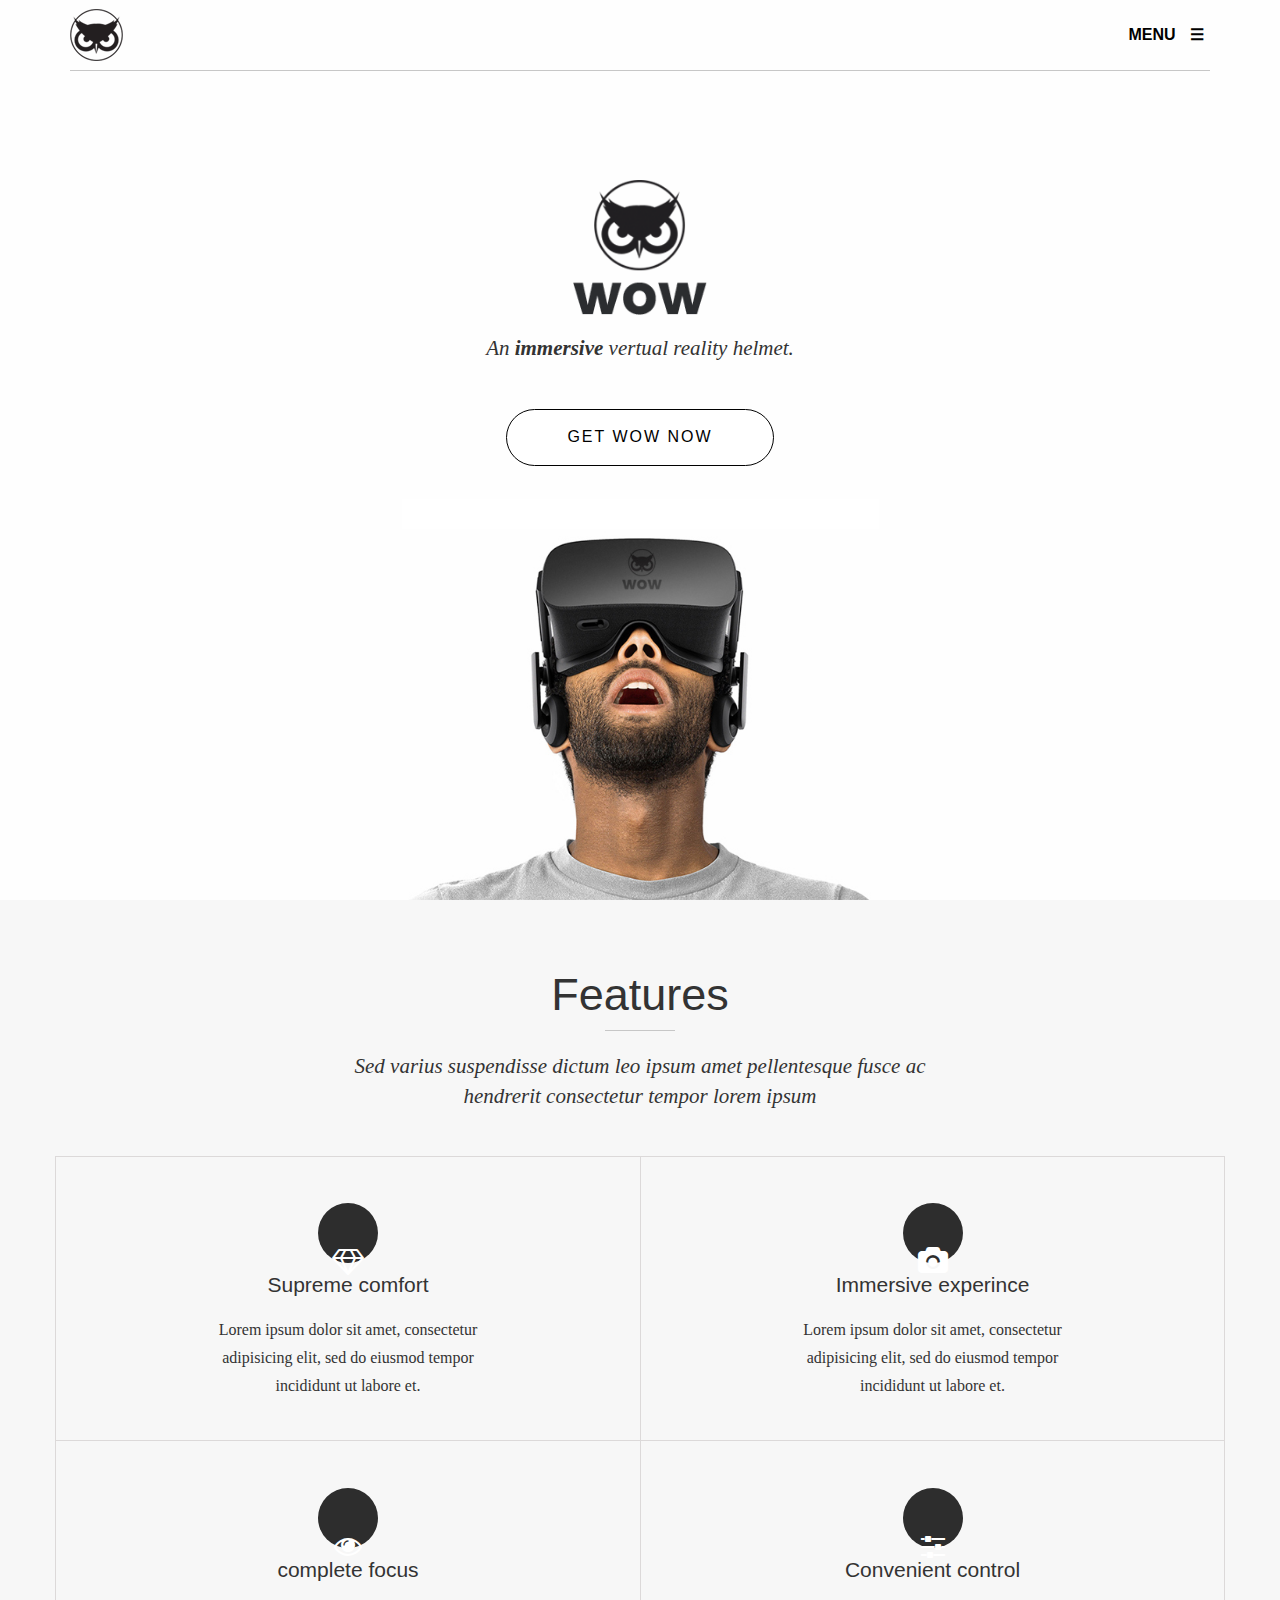
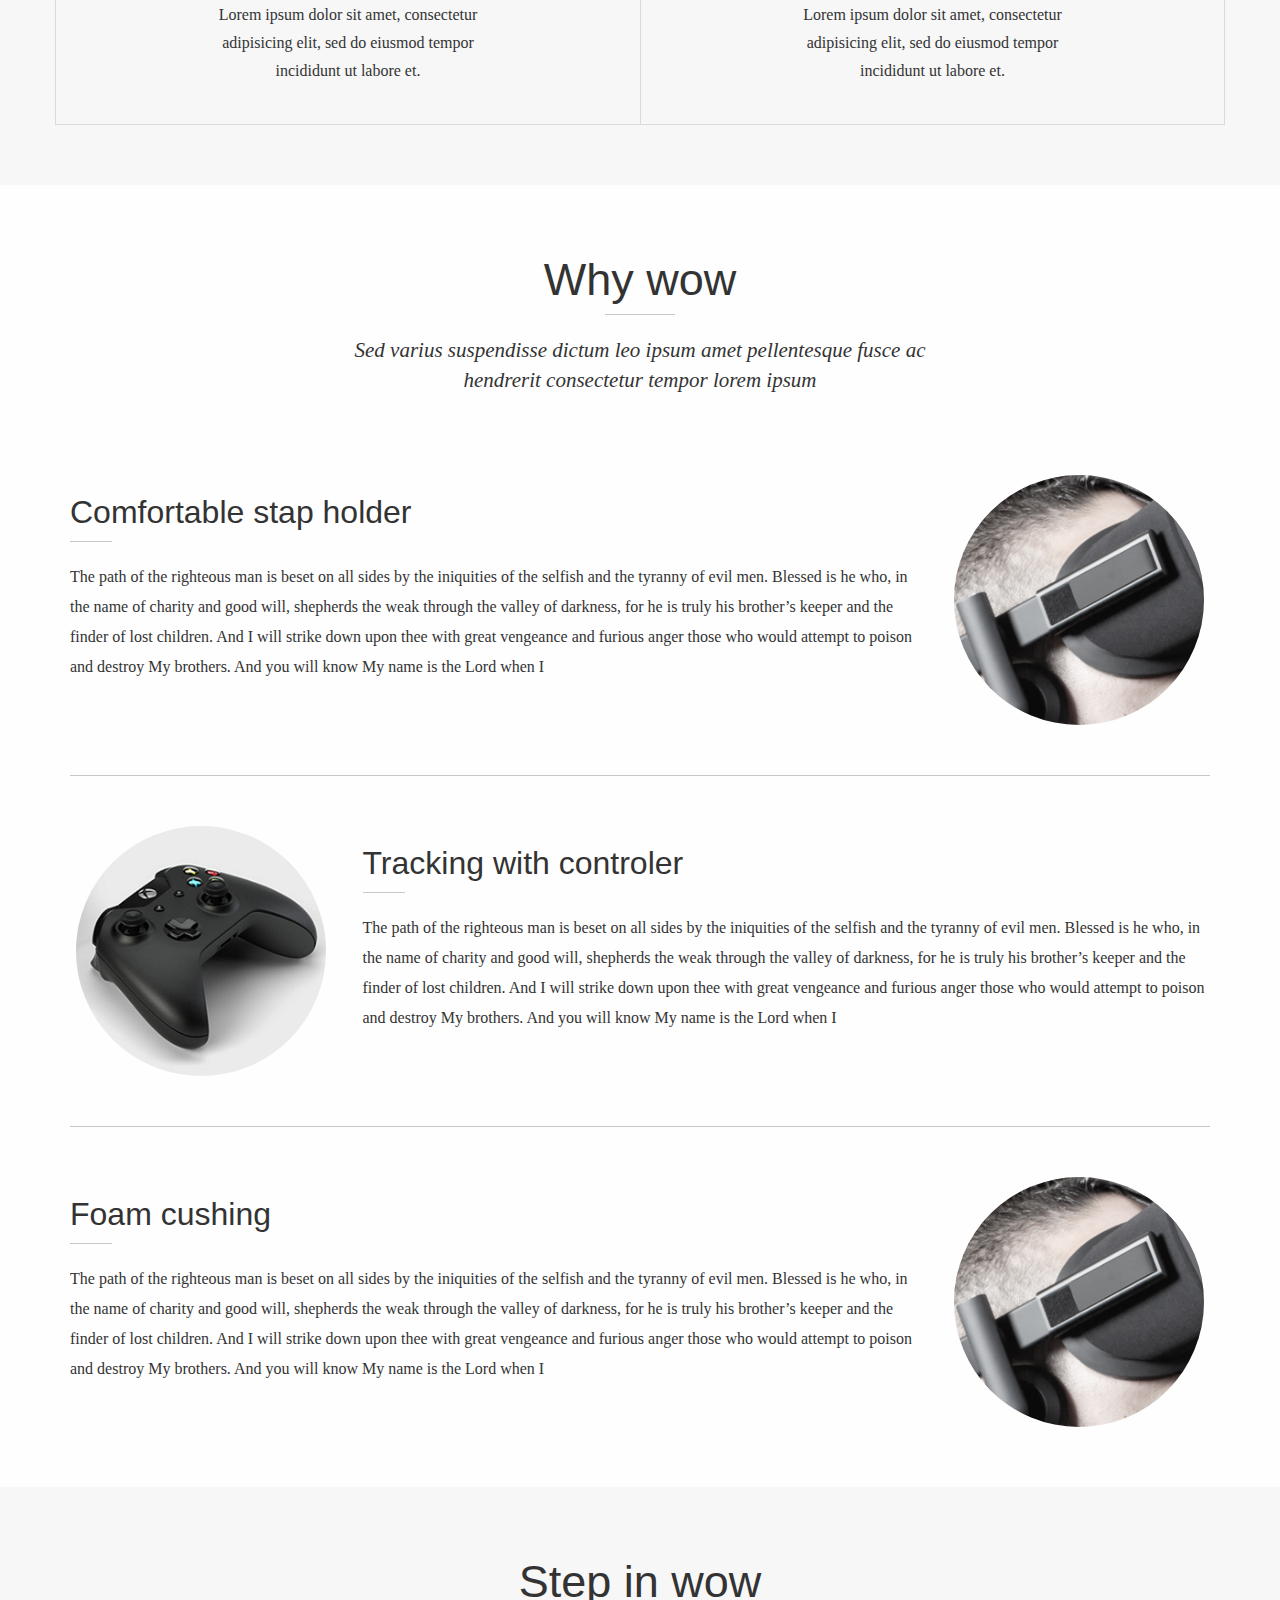
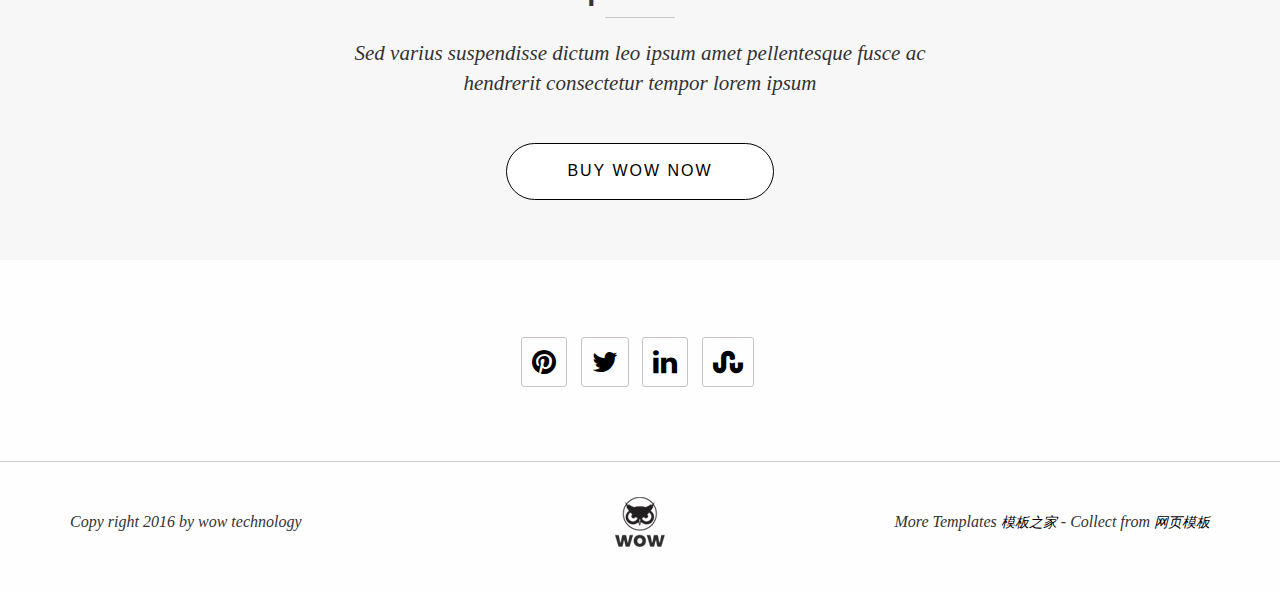
==== index.html @ ce73196a "提交" ====
<!DOCTYPE html>
<html>
<head>
    <meta charset="utf-8">
    <meta http-equiv="X-UA-Compatible" content="IE=edge">
    <meta name="viewport" content="width=device-width, initial-scale=1">
    <meta name="description" content="">
    <meta name="author" content="">
    <link rel="stylesheet" type="text/css" href="assets/css/bootstrap.min.css">
    <link rel="stylesheet" type="text/css" href="assets/font-awesome/css/font-awesome.min.css">
    <link rel="stylesheet" type="text/css" href="assets/css/style.css">
    <script type="text/javascript" src="assets/js/script.js" ></script>
    <title>WOW - Home</title>
</head>
<body>
<!-- div used to make the body blur -->
    <div class="overlay" id="overlay" onClick="closeNav()"></div>

    <section class="head index-part-1">
        <div class="head-bar">
            <div class="container">
              <div class="row">
                <div class="col-lg-6 col-xs-6 col-sm-6 col-md-6">
                    <a href="index.html"><img class="img-responsive" src="assets/img/logo.png"></a>
                </div>
                <div class="col-lg-6 col-xs-6 col-sm-6 col-md-6 text-right">
                    <div id="mySidenav" class="sidenav text-center">
                        <a href="javascript:void(0)" class="closebtn" onClick="closeNav()">&times;</a><br>
                        <a href="index.html">Home</a><hr>
                        <a href="generic.html">Generic</a><hr>
                        <a href="element.html">Element</a>              
                    </div>
                    <div class="main" id="main">
                      <a href="#" onClick="openNav()">MENU &#9776;</a>
                    </div>
                </div>
              </div>
              <hr>
          </div>
          </div>
          <div class="wow">
          <div class="container">
            <div class="row">
               <div class="wow-logo">
                  <img class="img-responsive img-logo" src="assets/img/wow_logo.png">
               </div> 
               <div class="font-1 helmet text-center">
                 <p>An <strong>immersive</strong> vertual reality helmet.</p>
               </div>
               <div class="wow-btn text-center">
                     <a class="btn btn-default wow-button" href="#">GET WOW NOW</a>
               </div>
            </div>
          </div>
        </div>
    </section>
 
    <section class="index-part-2">
         <div class="container">

            <div class="row">
               <div class="text-center">
                 <h2>Features</h2>
               </div>
               <hr class="hr-mid">
               <div class="sub-text text-center">
                     <p class="font-1">
                        Sed varius suspendisse dictum leo ipsum amet pellentesque
                        fusce ac hendrerit consectetur tempor lorem ipsum
                     </p>
               </div>
           </div>

            <div class="row">

                <div class="col-xs-12 col-lg-6 col-sm-6 col-md-6 col-block">
                      <div class="block text-center block-first">
                                 <div class="icon">
                                    <i class="fa fa-diamond fa-2x"></i>
                                 </div>  
                                   <h4>Supreme comfort</h4>
                                   <p class="font-2">Lorem ipsum dolor sit amet, consectetur
                                   adipisicing elit, sed do eiusmod tempor
                                   incididunt ut labore et.</p>
                        </div>   
                </div>
                <div class="col-xs-12 col-lg-6 col-sm-6 col-md-6 col-block">
                      <div class="block text-center block-second">
                             <div class="icon">
                                  <i class="fa fa-camera fa-2x"></i>
                             </div>  
                              <h4>Immersive experince</h4>
                              <p class="font-2">Lorem ipsum dolor sit amet, consectetur
                                  adipisicing elit, sed do eiusmod tempor
                                  incididunt ut labore et.</p>                                       
                      </div>
                </div>
            </div>

            <div class="row">
                <div class="col-xs-12 col-lg-6 col-sm-6 col-md-6 col-block">
                    <div class="block text-center block-third">
                                 <div class="icon">
                                     <i class="fa fa-eye fa-2x"></i>
                                 </div>  
                                   <h4>complete focus</h4>
                                   <p class="font-2">Lorem ipsum dolor sit amet, consectetur
                                   adipisicing elit, sed do eiusmod tempor
                                   incididunt ut labore et.</p>
                    </div>   
                </div>
                <div class="col-xs-12 col-lg-6 col-sm-6 col-md-6 col-block">
                    <div class="block text-center block-last">
                            <div class="icon">
                                 <i class="fa fa-sliders fa-2x"></i>
                            </div>  
                            <h4>Convenient control</h4>
                            <p class="font-2">Lorem ipsum dolor sit amet, consectetur
                                  adipisicing elit, sed do eiusmod tempor
                                  incididunt ut labore et.</p>                                        
                      </div>
                    </div>
                </div>
            </div>
    </section>
	<div class="copyrights">Collect from <a href="http://www.cssmoban.com/" >手机网站模板</a></div>
    <section class="index-part-3">
        <div class="container">
                <div class="row why-div">
                  <div class="text-center">
                         <h2>Why wow</h2>
                  </div>
                       <hr class="hr-mid">
                       <div class="sub-text text-center">
                             <p class="font-1">
                                Sed varius suspendisse dictum leo ipsum amet pellentesque
                                fusce ac hendrerit consectetur tempor lorem ipsum
                             </p>
                       </div>
                </div>

                <div class="row">
                    <div class="col-lg-9 col-sm-12 col-md-9 col-xs-12">
                     <div class="holder-para">
                      <h3>Comfortable stap holder</h3>
                      <hr class="hr-short">
                      <p class="font-2">
                            The path of the righteous man is beset on all sides by the iniquities of the selfish and the tyranny of evil men. Blessed 
                            is he who, in the name of charity and good will, shepherds the weak through the valley of darkness, for he is truly his brother’s keeper and the finder of lost children. And I will strike down upon thee with great vengeance and furious anger those who would attempt to poison and destroy My brothers. And you will know My name is the Lord when I 
                      </p>
                     </div>
                    </div>
                    <div class="col-lg-3 col-xs-12 col-sm-12 col-md-3">
                            <div class="holder-img">
                              <img class="round-img img-responsive center-block" src="assets/img/2.jpg">
                            </div>
                    </div>
                </div>

                <hr class="line-full">
                
                <div class="row"> 
                    <div class="col-lg-9 col-xs-12 col-sm-12 col-md-9 col-md-push-3">
                     <div class="holder-para">
                      <h3>Tracking with controler</h3>
                      <hr class="hr-short">
                      <p class="font-2">
                        The path of the righteous man is beset on all sides by the iniquities of the selfish and the tyranny of evil men. Blessed 
                        is he who, in the name of charity and good will, shepherds the weak through the valley of darkness, for he is truly his brother’s keeper and the finder of lost children. And I will strike down upon thee with great vengeance and furious anger those who would attempt to poison and destroy My brothers. And you will know My name is the Lord when I 
                      </p>
                     </div>
                    </div>
                    <div class="col-lg-3 col-xs-12 col-sm-12 col-md-3 col-md-pull-9">
                            <div class="holder-img">
                              <img class="round-img img-responsive center-block" src="assets/img/3.jpg">
                            </div>
                    </div> 
                </div>

                <hr class="line-full">
                
                <div class="row">
                    <div class="col-lg-9 col-xs-12 col-sm-12 col-md-9">
                     <div class="holder-para">
                      <h3>Foam cushing</h3>
                      <hr class="hr-short">
                      <p class="font-2">
                            The path of the righteous man is beset on all sides by the iniquities of the selfish and the tyranny of evil men. Blessed 
                            is he who, in the name of charity and good will, shepherds the weak through the valley of darkness, for he is truly his brother’s keeper and the finder of lost children. And I will strike down upon thee with great vengeance and furious anger those who would attempt to poison and destroy My brothers. And you will know My name is the Lord when I  
                      </p>
                     </div>
                    </div>
                    <div class="col-lg-3 col-xs-12 col-sm-12 col-md-3">
                            <div class="holder-img">
                              <img class="round-img img-responsive center-block" src="assets/img/2.jpg">
                            </div>
                    </div>
                </div>
        </div>
    </section>
                
    <section class="index-part-4">
         <div class="container">
                
                <div class="row">
                       <div class="text-center">
                         <h2>Step in wow</h2>
                       </div>
                       <hr class="hr-mid">
                       <div class="sub-text text-center">
                             <p class="font-1">
                                Sed varius suspendisse dictum leo ipsum amet pellentesque
                                fusce ac hendrerit consectetur tempor lorem ipsum
                             </p>
                       </div>
                </div>

                <div class="row text-center">
                     <a class="btn btn-default wow-button" href="#">BUY WOW NOW</a>
                </div>
          </div>
    </section>

    <section class="social">
      <ul>
        <li><a href="#" class="fa fa-pinterest fa-2x" aria-hidden="true"></a></li>
        <li><a href="#" class="fa fa-twitter fa-2x" aria-hidden="true"></a></li>
        <li><a href="#" class="fa fa-linkedin fa-2x" aria-hidden="true"></a></li>
        <li><a href="#" class="fa fa-stumbleupon fa-2x" aria-hidden="true"></a></li>  
      </ul>
    </section>

    <section class="footer">
      <div class="container">
        <div class="row">
          <div class="col-lg-5 col-md-5 col-sm-5 col-xs-5">
            <div class="footer-p1">
                    <p class="font-2">Copy right 2016 by wow technology</p>
            </div>
          </div>
          <div class="col-lg-2 col-md-2 col-sm-2 col-xs-2">
            <img class="img-responsive foot-img" src="assets/img/footer-logo.png">
          </div>
          <div class="col-lg-5 col-md-5 col-sm-5 col-xs-5">
            <div class="footer-p2" >
                     <p class="font-2">More Templates <a href="http://www.cssmoban.com/" target="_blank" title="模板之家">模板之家</a> - Collect from <a href="http://www.cssmoban.com/" title="网页模板" target="_blank">网页模板</a></p>
            </div>
          </div>
        </div>
      </div>
    </section>
 
</body>
</html>
---- assets/css/style.css ----
html, body{
  min-height: 100%;
}
body{
  position: relative;
}
*{
    outline: none;
}
.overlay{
  position: absolute;
  top: 0;
  left: 0;
  width: 0%;
  height: 0%;
  z-index: 9;
  background-color: rgba(0,0,0,0.5); /*dim the background*/
}
.sidenav {
    height: 100%;
    width: 0;
    position: fixed;
    z-index: 10;
    top: 0;
    right: 0;
    background-color: white;
    overflow-x: hidden;
    transition: 0.5s;
    padding-top: 5%;
}
.main a{
    color: black;
    text-decoration: none;
    font-size: 16px;
    cursor:pointer;
    word-spacing: 10px;
    font-weight: 600;

}
.sidenav a {
    padding: 5%;
    text-decoration: none;
    color: #818181;
    display: block;
    transition: 0.3s;
    font-size: 16px;
    letter-spacing: 2px;
}
.sidenav hr{
    margin-bottom: 5px;
    margin-top: 6px;
}

.sidenav a:hover, .offcanvas a:focus{
    color: #2c2b2b;
}

.sidenav .closebtn {
    position: absolute;
    top: 0;
    right: 25px;
    font-size: 36px;
    margin-left: 50px;
}

#main {
    transition: margin-left .5s;
    padding-right: 6px;
    padding-top: 15px;
}

/*@media screen and (max-height: 450px) {
  .sidenav {padding-top: 15px;}
  .sidenav a {font-size: 18px;}
}*/

.menu-ul{
    text-align: center;
}
.menu-ul li{
    list-style-type: none;
}
body {
    background-color: #fefefe;
    transition: background-color .5s;
    font-family: monospace; 
}
.head-bar{
    padding-top: 1vh;
    max-height: 10vh;
}
.wow-logo{
    padding-bottom: 2vh;
    padding-top:10vh;
}
.img-logo{
    max-height: 15vh;
    margin-left: auto;
    margin-right: auto;
}
.helmet{
    max-height: 5vh;
}
.head{
    min-height: 100vh;
    background-image: url('../img/1.jpg');
    position: relative;
    background-position: bottom;
    background-repeat: no-repeat;
    background-size:53vh;
}
.fix-bottom{
    text-align: bottom;

}
.copyrights{
	text-indent:-9999px;
	height:0;
	line-height:0;
	font-size:0;
	overflow:hidden;
}
/*button {
    background-color: #fefefe;
    border-color: black;
    color: black;
    text-align: center;
    text-decoration: none;
    display: inline-block;
    font-size: 16px;
    border-radius: 50px;
    border-width: 1px;
    letter-spacing: 2px;

}*/
.wow-button{
    padding: 16px 60px;
    border: solid 1px black;
    color: black;
    text-align: center;
    text-decoration: none;
    display: inline-block;
    font-size: 16px;
    border-radius: 50px;
    letter-spacing: 2px;
}
.wow-button:hover{
    color: #ffffff;
    background-color: #2d2d2d;
    transition: .5s;
}
.font-1{
    font-family: 'Lora', serif;
    font-style: italic;
    font-size: 21px;
}
.hr-social{
    margin:0px;
    margin-top: 30px;
}
.index-part-2,.index-part-4,.index-part-3{
    padding-top: 50px;
    padding-bottom: 60px;
}
.index-part-2,.index-part-4{
    background-color: #f7f7f7;
}
hr{
    background-color: #c7c7c7; height: 1px; border: 0;
    margin-top: 1vh;
}
h1,h2,h4,h3,h5,a,button{
    font-family: 'Poppins', sans-serif;
}
h1{
    font-size: 55px;
}
h2{
    font-size:45px;
}
h3{
    font-size: 32px;
}
h4{
    font-size: 21px;
}
h5{
    font-size: 100%;
}
h6{
    font-size: 100%;
}
.sub-text{
    padding-right: 25%;
    padding-left: 25%;
    padding-bottom: 3%;   
}
.block{
    border-style: solid;
    border-color: #dcd9d9;
    border-width: 1px;
    margin-right: 0px;
    padding-top: 8%;
    padding-bottom: 5%;
    padding-left: 25%;
    padding-right: 25%;
}
.block-first{
    border-right: none;
    border-bottom: none;
}
.block-second{
    border-bottom: none;
}
.block-third{
    border-right: none;
}
.block p{
    line-height: 28px;
    padding-top: 10px;
}
.icon{
    background-color: #2d2d2d;
    color: white;
    display: table;
    width: 60px;
    height: 60px;
    border-radius: 100%;
    margin-right: auto;
    margin-left: auto;
}

i{
        display: table-cell; 
        vertical-align: middle;
        position: relative;
        top: 50%;
        transform: translateY(50%);
        
}
.font-2{
    font-family: 'Crimson Text', serif;
    font-size: 16px;
    line-height: 30px;
}
.round-img{
    display: table;
    width: 250px;
    height: 250px;
    border-radius: 100%;
}
.container-fluid{
    padding-left: 0px;
    padding-right: 0px;
}
.social{
    text-align: center;
    display: block;
    padding-top: 6%;
    padding-bottom: 5%;
}
.social ul{
    padding-left: 0px;
}
.social li{
    list-style-type: none;
    display: inline-block;
    border:1px solid #c8c2c2;
    margin-right: 5px;
    border-radius: 3px;
}
.social a{
    padding: 10px;
    color: black;
    text-align: center;
    text-decoration: none;
}

.social a:hover{
    color: #ffffff;
    background-color: #2d2d2d;
    transition: .5s;
}
.footer-p1,.footer-p2{
    padding-top: 10px;
    font-style: italic;
    font-size: 16px; 
}
.footer-p2{
    display: inline-block;
    text-align: right;
    padding-right: 0px;
    width: 100%;
}
i.fa-heart{
    transform:translateY(-20%);
    margin-bottom: 0px;
}
.footer{
    padding-top: 35px;
    padding-bottom: 45px;
    border-top: 1px solid #cccccc;
}
.generic-page{
    background-color: #f7f7f7; 
    padding-bottom: 30px;
}
.generic{
    padding-top: 25px;
}
.img-generic{
    padding-top: 15px;
    width: 100%;
    margin: 0px;
    padding-bottom: 60px;
}
.generic-p{
    padding-bottom: 20px;
    font-size: 18px;

}
.element-full{
    background-color: #f7f7f7; 
}
.element-page{
    padding-top: 25px;
}
.Element-heading{
    padding-top: 15px;
}
.Element-heading-para{
    padding-right: 380px;
}
.call-btn-1{
    border:1px solid black;
    border-radius: 30px;
    width:100%;
    margin-top: 20px;
    padding-top: 18px;
    padding-bottom: 18px;
    font-size: 12px;
}
.call-btn-2{
    border:1px solid black;
    border-radius: 25px;
    width:100%;
    margin-top: 20px;
    padding-top: 15px;
    padding-bottom: 15px;
    font-size: 12px;
}
.call-btn-3{
    border:1px solid black;
    border-radius: 25px;
    width:100%;
    margin-top: 20px;
    padding-top: 10px;
    padding-bottom: 10px;
    font-size: 12px;
}
.btn-line{
    padding-top: 5px;
}
.btn-line a:hover{
    color:white;
    background-color: black;
    transition: .5s;
}
.form-section{
    padding-top: 56px;
}
.col-block{
     padding-left:0px;padding-right:0px;
}

input,select,textarea{
     width: 100%;
    border:1px solid black;
    border-radius: 30px;
    font-family: 'Lora', serif;
    padding-top: 15px;
    padding-bottom: 15px;
    padding-left: 35px;
    margin-bottom: 30px;
}
textarea{
    padding-top: 28px;
}
.form-section h3{
    padding-bottom: 35px;
}
.form-section button{
    padding-top: 15px;
    padding-bottom: 15px;
    padding-left: 28px;
    padding-right: 28px;
    font-size: 13px;
    letter-spacing: 0px;
    margin-right: 5px;
    margin-bottom: 60px;
    border-radius: 50px;
    border:solid 1px black;
}
.form-section button:hover{
    color: #ffffff;
    background-color: #2d2d2d;
    transition: .5s;
}
.E-image img{
    padding-top: 50px;
}
.wow-btn{
     padding-top:4vh;
     padding-bottom:2vh;
}
.foot-img{
    margin-right: auto;
    margin-left: auto;
}
.why-div{
    margin-bottom:35px;
}
.line-full{
    margin-top:50px;margin-bottom:50px;
}
.hr-short{
     width:5%;
     margin-left: 0px;
}
.hr-mid{
    width: 6%;
    margin-left: auto;
    margin-right: auto;
}
.blockquote-row{
 padding-left:2%;
 padding-right: 18%;
}
.blockquote-side{
     border-left:thick solid black;padding-top:8px;
}
.blockquote-side.font-1{
    margin-left:12px;
}
.E-social{
    text-align:left;padding-top:36px;padding-bottom:0px;
}
.footer-p2 a{
    color: black;
    font-size: 14px;
}
@media screen and (min-width: 481px) and (max-width: 1200px) {

   .block{
    padding-top: 30px;
    padding-bottom: 15px;
    padding-left: 30px;
    padding-right: 30px;
   }
   .Element-heading-para{
    padding-right: 80px;
   }
   .footer-p1,.footer-p2{
    padding-top: 0px;
    font-size: 10px; 
    }
    .footer{
        padding-top: 15px;
        padding-bottom: 25px;
    }
    .footer-p2 a{
    font-size: 12px;
    }
}


@media only screen and (max-width: 480px) {
    .font-1{
        font-size: 18px;
    }
/*   .block{
    padding-top: 30px;
    padding-bottom: 20px;
    padding-left: 40px;
    padding-right: 40px;
   }*/
   .Element-heading-para{
    padding-right: 60px;
  }
    .footer-p1 p,.footer-p2 p{
    padding-top: 0px;
    font-size: 12px;
    letter-spacing: 0px;
    line-height: 14px; 
    }
    .footer-p2 p{
        line-height: 8px;
    }
    .footer-p2 a{
    font-size: 10px;
    }
    .footer{
        padding-top: 15px;
        padding-bottom: 25px;
    }
/*    .wow-logo{
    padding-bottom: 10px;
    padding-top: 40px;
    }*/
    .wow-btn{
     padding-top:20px;
     padding-bottom:5px;
    }
    input,select,textarea{
    padding-top: 8px;
    padding-bottom: 8px;
    padding-left: 20px;
    margin-bottom: 15px;
    }
    textarea{
        padding-top: 15px;
    }
    .call-btn-1{
    margin-top: 12px;
    padding-top: 12px;
    padding-bottom: 10px;
    font-size: 10px;
    }
    .call-btn-2{
        margin-top: 12px;
        padding-top: 7px;
        padding-bottom: 7px;
        font-size: 10px;
    }
    .call-btn-3{
        margin-top: 12px;
        padding-top: 5px;
        padding-bottom: 5px;
        font-size: 10px;
    }
    .head-bar{
    padding: auto;
    }
    /*.wow-logo{
        padding: auto;
    }*/
    button {
        padding: auto;

    }
    .generic{
    padding-top: 15px;
    }
    .generic img{
    padding-top: 10px;
    }
    h1{
    font-size: 38px;
    }
    h2{
        font-size:33px;
    }
    h3{
        font-size: 23px;
    }
    h4{
        font-size: 20px;
    }
    h5{
        font-size: 100%;
    }
    h6{
        font-size: 100%;
    }
}

/*This section for small height device*/
@media only screen and (max-height: 400px){
    .head-bar{
        padding-top: 1vh;
        max-height: 10vh;
    }
    .wow-logo{
        padding-bottom: 2vh;
        padding-top:10vh;
    }
    .img-logo{
        max-height: 30vh;
        margin-left: auto;
        margin-right: auto;
    }
    .helmet{
        max-height: 20vh;
    }
    .btn-1{
        padding-top: 3vh;
        padding-bottom: 3vh;
    }
    .head{
        min-height: 150vh;
        background-size:60vh;
    }
        .wow-btn{
         padding-top:10vh;
         padding-bottom:4vh;
    }
    
}
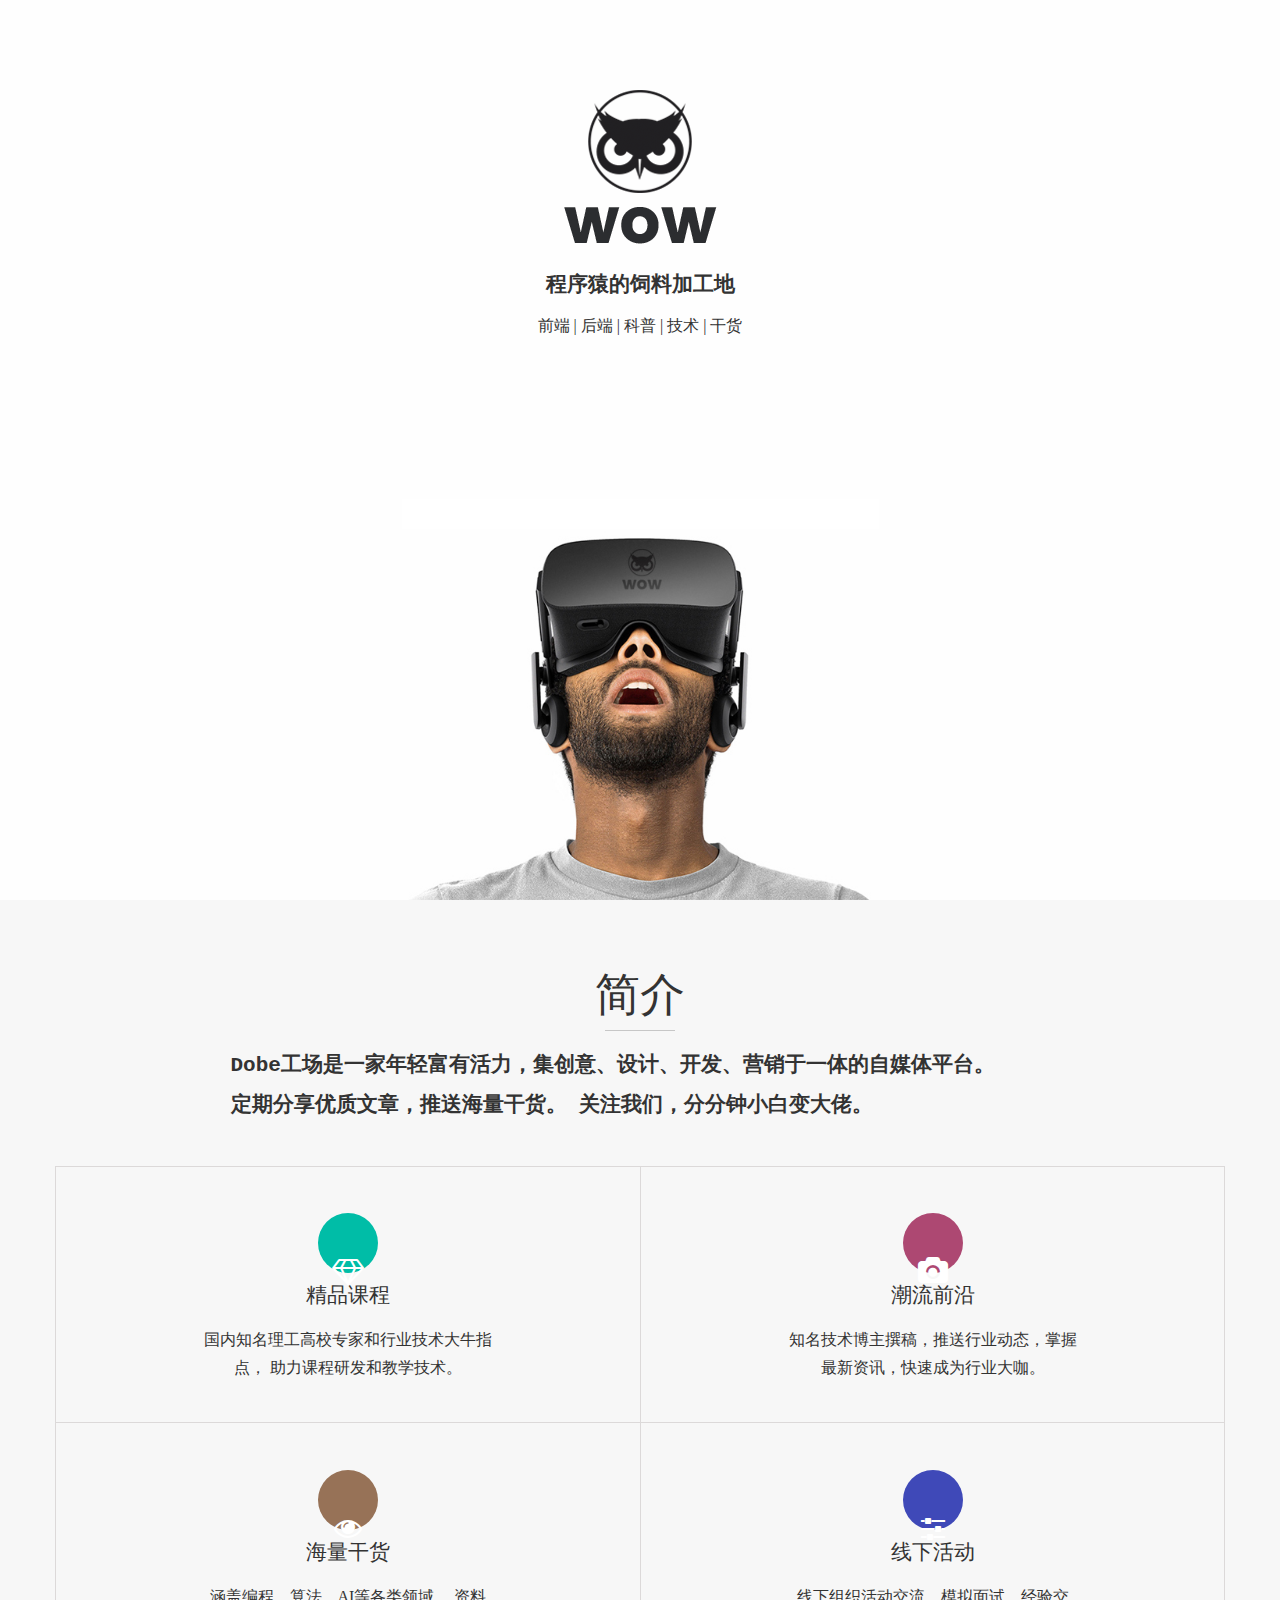
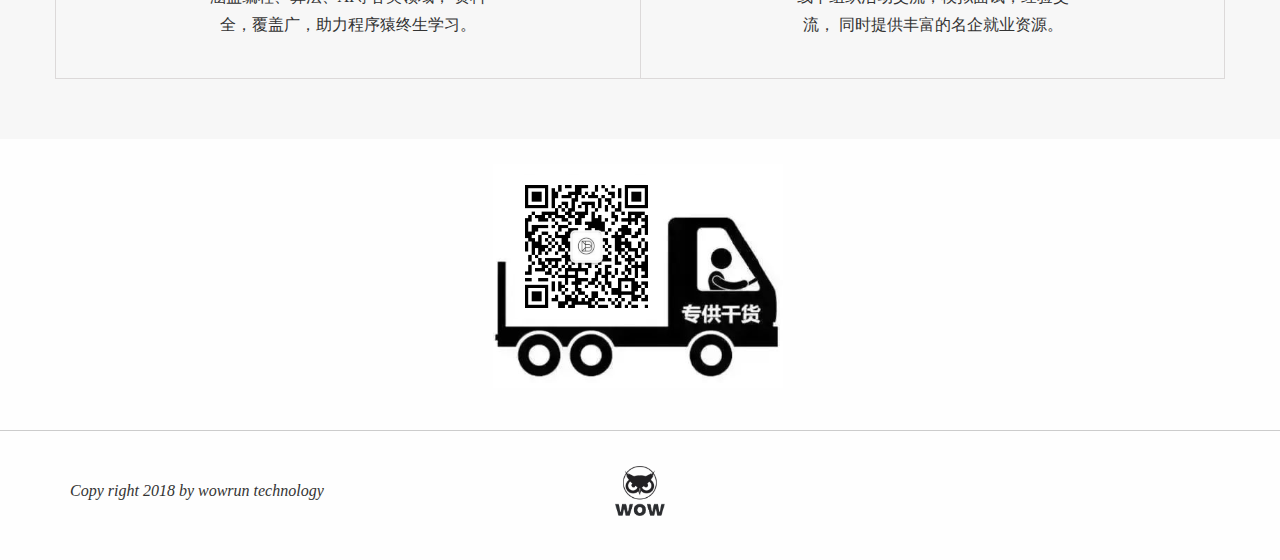
==== commit de834140: "提交" ====
--- a/index.html
+++ b/index.html
@@ -10,45 +10,24 @@
     <link rel="stylesheet" type="text/css" href="assets/font-awesome/css/font-awesome.min.css">
     <link rel="stylesheet" type="text/css" href="assets/css/style.css">
     <script type="text/javascript" src="assets/js/script.js" ></script>
-    <title>WOW - Home</title>
+    <title>Dobe工场</title>
 </head>
 <body>
 <!-- div used to make the body blur -->
     <div class="overlay" id="overlay" onClick="closeNav()"></div>
-
     <section class="head index-part-1">
-        <div class="head-bar">
-            <div class="container">
-              <div class="row">
-                <div class="col-lg-6 col-xs-6 col-sm-6 col-md-6">
-                    <a href="index.html"><img class="img-responsive" src="assets/img/logo.png"></a>
-                </div>
-                <div class="col-lg-6 col-xs-6 col-sm-6 col-md-6 text-right">
-                    <div id="mySidenav" class="sidenav text-center">
-                        <a href="javascript:void(0)" class="closebtn" onClick="closeNav()">&times;</a><br>
-                        <a href="index.html">Home</a><hr>
-                        <a href="generic.html">Generic</a><hr>
-                        <a href="element.html">Element</a>              
-                    </div>
-                    <div class="main" id="main">
-                      <a href="#" onClick="openNav()">MENU &#9776;</a>
-                    </div>
-                </div>
-              </div>
-              <hr>
-          </div>
-          </div>
+        
           <div class="wow">
           <div class="container">
             <div class="row">
                <div class="wow-logo">
                   <img class="img-responsive img-logo" src="assets/img/wow_logo.png">
                </div> 
-               <div class="font-1 helmet text-center">
-                 <p>An <strong>immersive</strong> vertual reality helmet.</p>
+               <div class="font-1 text-center">
+                 <p>程序猿的饲料加工地</p>
                </div>
-               <div class="wow-btn text-center">
-                     <a class="btn btn-default wow-button" href="#">GET WOW NOW</a>
+               <div class="font-2 text-center">
+                 <p>前端 | 后端 | 科普 | 技术 | 干货</p>
                </div>
             </div>
           </div>
@@ -60,14 +39,21 @@
 
             <div class="row">
                <div class="text-center">
-                 <h2>Features</h2>
+                 <h2>简介</h2>
                </div>
                <hr class="hr-mid">
-               <div class="sub-text text-center">
+               <div class="sub-text">
                      <p class="font-1">
-                        Sed varius suspendisse dictum leo ipsum amet pellentesque
-                        fusce ac hendrerit consectetur tempor lorem ipsum
+            Dobe工场是一家年轻富有活力，集创意、设计、开发、营销于一体的自媒体平台。
                      </p>
+                     <p class="font-1">
+                     定期分享优质文章，推送海量干货。
+                     关注我们，分分钟小白变大佬。
+                     </p>
+                     <!--<p class="font-1">
+                     	同时，工作室聘请行业专家共同研究推出《程序猿进化论》系列课程，结合当前主流技术，
+                     	理论与实战相结合，简单易懂的讲解编程。帮助小白程序猿更快入门并精通。
+                    </p>-->
                </div>
            </div>
 
@@ -75,24 +61,25 @@
 
                 <div class="col-xs-12 col-lg-6 col-sm-6 col-md-6 col-block">
                       <div class="block text-center block-first">
-                                 <div class="icon">
+                                 <div class="icon" style="background-color: #00BDA7;">
                                     <i class="fa fa-diamond fa-2x"></i>
                                  </div>  
-                                   <h4>Supreme comfort</h4>
-                                   <p class="font-2">Lorem ipsum dolor sit amet, consectetur
-                                   adipisicing elit, sed do eiusmod tempor
-                                   incididunt ut labore et.</p>
+                                   <h4>精品课程</h4>
+                                   <p class="font-2">
+                                   	国内知名理工高校专家和行业技术大牛指点，
+                                   	助力课程研发和教学技术。
+                                   	</p>
                         </div>   
                 </div>
                 <div class="col-xs-12 col-lg-6 col-sm-6 col-md-6 col-block">
                       <div class="block text-center block-second">
-                             <div class="icon">
+                             <div class="icon" style="background-color: #AD4872;">
                                   <i class="fa fa-camera fa-2x"></i>
                              </div>  
-                              <h4>Immersive experince</h4>
-                              <p class="font-2">Lorem ipsum dolor sit amet, consectetur
-                                  adipisicing elit, sed do eiusmod tempor
-                                  incididunt ut labore et.</p>                                       
+                              <h4>潮流前沿</h4>
+                              <p class="font-2">
+                              	知名技术博主撰稿，推送行业动态，掌握最新资讯，快速成为行业大咖。
+                              </p>                                       
                       </div>
                 </div>
             </div>
@@ -100,133 +87,37 @@
             <div class="row">
                 <div class="col-xs-12 col-lg-6 col-sm-6 col-md-6 col-block">
                     <div class="block text-center block-third">
-                                 <div class="icon">
+                                 <div class="icon" style="background-color: #977257;">
                                      <i class="fa fa-eye fa-2x"></i>
                                  </div>  
-                                   <h4>complete focus</h4>
-                                   <p class="font-2">Lorem ipsum dolor sit amet, consectetur
-                                   adipisicing elit, sed do eiusmod tempor
-                                   incididunt ut labore et.</p>
+                                   <h4>海量干货</h4>
+                                   <p class="font-2">
+                                   	涵盖编程、算法、AI等各类领域，
+                                   	资料全，覆盖广，助力程序猿终生学习。
+                                   </p>
                     </div>   
                 </div>
                 <div class="col-xs-12 col-lg-6 col-sm-6 col-md-6 col-block">
                     <div class="block text-center block-last">
-                            <div class="icon">
+                            <div class="icon" style="background-color: #3F49B8;">
                                  <i class="fa fa-sliders fa-2x"></i>
                             </div>  
-                            <h4>Convenient control</h4>
-                            <p class="font-2">Lorem ipsum dolor sit amet, consectetur
-                                  adipisicing elit, sed do eiusmod tempor
-                                  incididunt ut labore et.</p>                                        
+                            <h4>线下活动</h4>
+                            <p class="font-2">
+                            	线下组织活动交流，模拟面试，经验交流，
+                            	同时提供丰富的名企就业资源。
+                            </p>                                        
                       </div>
                     </div>
                 </div>
             </div>
     </section>
-	<div class="copyrights">Collect from <a href="http://www.cssmoban.com/" >手机网站模板</a></div>
-    <section class="index-part-3">
-        <div class="container">
-                <div class="row why-div">
-                  <div class="text-center">
-                         <h2>Why wow</h2>
-                  </div>
-                       <hr class="hr-mid">
-                       <div class="sub-text text-center">
-                             <p class="font-1">
-                                Sed varius suspendisse dictum leo ipsum amet pellentesque
-                                fusce ac hendrerit consectetur tempor lorem ipsum
-                             </p>
-                       </div>
-                </div>
-
-                <div class="row">
-                    <div class="col-lg-9 col-sm-12 col-md-9 col-xs-12">
-                     <div class="holder-para">
-                      <h3>Comfortable stap holder</h3>
-                      <hr class="hr-short">
-                      <p class="font-2">
-                            The path of the righteous man is beset on all sides by the iniquities of the selfish and the tyranny of evil men. Blessed 
-                            is he who, in the name of charity and good will, shepherds the weak through the valley of darkness, for he is truly his brother’s keeper and the finder of lost children. And I will strike down upon thee with great vengeance and furious anger those who would attempt to poison and destroy My brothers. And you will know My name is the Lord when I 
-                      </p>
-                     </div>
-                    </div>
-                    <div class="col-lg-3 col-xs-12 col-sm-12 col-md-3">
-                            <div class="holder-img">
-                              <img class="round-img img-responsive center-block" src="assets/img/2.jpg">
-                            </div>
-                    </div>
-                </div>
-
-                <hr class="line-full">
-                
-                <div class="row"> 
-                    <div class="col-lg-9 col-xs-12 col-sm-12 col-md-9 col-md-push-3">
-                     <div class="holder-para">
-                      <h3>Tracking with controler</h3>
-                      <hr class="hr-short">
-                      <p class="font-2">
-                        The path of the righteous man is beset on all sides by the iniquities of the selfish and the tyranny of evil men. Blessed 
-                        is he who, in the name of charity and good will, shepherds the weak through the valley of darkness, for he is truly his brother’s keeper and the finder of lost children. And I will strike down upon thee with great vengeance and furious anger those who would attempt to poison and destroy My brothers. And you will know My name is the Lord when I 
-                      </p>
-                     </div>
-                    </div>
-                    <div class="col-lg-3 col-xs-12 col-sm-12 col-md-3 col-md-pull-9">
-                            <div class="holder-img">
-                              <img class="round-img img-responsive center-block" src="assets/img/3.jpg">
-                            </div>
-                    </div> 
-                </div>
-
-                <hr class="line-full">
-                
-                <div class="row">
-                    <div class="col-lg-9 col-xs-12 col-sm-12 col-md-9">
-                     <div class="holder-para">
-                      <h3>Foam cushing</h3>
-                      <hr class="hr-short">
-                      <p class="font-2">
-                            The path of the righteous man is beset on all sides by the iniquities of the selfish and the tyranny of evil men. Blessed 
-                            is he who, in the name of charity and good will, shepherds the weak through the valley of darkness, for he is truly his brother’s keeper and the finder of lost children. And I will strike down upon thee with great vengeance and furious anger those who would attempt to poison and destroy My brothers. And you will know My name is the Lord when I  
-                      </p>
-                     </div>
-                    </div>
-                    <div class="col-lg-3 col-xs-12 col-sm-12 col-md-3">
-                            <div class="holder-img">
-                              <img class="round-img img-responsive center-block" src="assets/img/2.jpg">
-                            </div>
-                    </div>
-                </div>
-        </div>
-    </section>
-                
-    <section class="index-part-4">
-         <div class="container">
-                
-                <div class="row">
-                       <div class="text-center">
-                         <h2>Step in wow</h2>
-                       </div>
-                       <hr class="hr-mid">
-                       <div class="sub-text text-center">
-                             <p class="font-1">
-                                Sed varius suspendisse dictum leo ipsum amet pellentesque
-                                fusce ac hendrerit consectetur tempor lorem ipsum
-                             </p>
-                       </div>
-                </div>
-
-                <div class="row text-center">
-                     <a class="btn btn-default wow-button" href="#">BUY WOW NOW</a>
-                </div>
-          </div>
-    </section>
-
     <section class="social">
       <ul>
-        <li><a href="#" class="fa fa-pinterest fa-2x" aria-hidden="true"></a></li>
-        <li><a href="#" class="fa fa-twitter fa-2x" aria-hidden="true"></a></li>
-        <li><a href="#" class="fa fa-linkedin fa-2x" aria-hidden="true"></a></li>
-        <li><a href="#" class="fa fa-stumbleupon fa-2x" aria-hidden="true"></a></li>  
+        <li>
+        	<!--<a class="fa fa-weixin fa-2x"></a>-->
+            <img class="img-responsive" src="assets/img/weixin.png">
+        </li>
       </ul>
     </section>
 
@@ -235,16 +126,11 @@
         <div class="row">
           <div class="col-lg-5 col-md-5 col-sm-5 col-xs-5">
             <div class="footer-p1">
-                    <p class="font-2">Copy right 2016 by wow technology</p>
+                    <p class="font-2">Copy right 2018 by wowrun technology</p>
             </div>
           </div>
           <div class="col-lg-2 col-md-2 col-sm-2 col-xs-2">
-            <img class="img-responsive foot-img" src="assets/img/footer-logo.png">
-          </div>
-          <div class="col-lg-5 col-md-5 col-sm-5 col-xs-5">
-            <div class="footer-p2" >
-                     <p class="font-2">More Templates <a href="http://www.cssmoban.com/" target="_blank" title="模板之家">模板之家</a> - Collect from <a href="http://www.cssmoban.com/" title="网页模板" target="_blank">网页模板</a></p>
-            </div>
+            <img class="img-responsive foot-img" src="assets/img/wow_logo.png">
           </div>
         </div>
       </div>
--- a/assets/css/style.css
+++ b/assets/css/style.css
@@ -90,11 +90,11 @@
     max-height: 10vh;
 }
 .wow-logo{
-    padding-bottom: 2vh;
+    padding-bottom: 3vh;
     padding-top:10vh;
 }
 .img-logo{
-    max-height: 15vh;
+    max-height: 36vh;
     margin-left: auto;
     margin-right: auto;
 }
@@ -150,9 +150,8 @@
     transition: .5s;
 }
 .font-1{
-    font-family: 'Lora', serif;
-    font-style: italic;
     font-size: 21px;
+    font-weight: bold;
 }
 .hr-social{
     margin:0px;
@@ -191,8 +190,8 @@
     font-size: 100%;
 }
 .sub-text{
-    padding-right: 25%;
-    padding-left: 25%;
+    padding-right: 15%;
+    padding-left: 15%;
     padding-bottom: 3%;   
 }
 .block{
@@ -256,8 +255,8 @@
 .social{
     text-align: center;
     display: block;
-    padding-top: 6%;
-    padding-bottom: 5%;
+    padding-top: 2%;
+    padding-bottom: 2%;
 }
 .social ul{
     padding-left: 0px;
@@ -265,7 +264,7 @@
 .social li{
     list-style-type: none;
     display: inline-block;
-    border:1px solid #c8c2c2;
+    /*border:1px solid #c8c2c2;*/
     margin-right: 5px;
     border-radius: 3px;
 }
@@ -416,6 +415,7 @@
 .foot-img{
     margin-right: auto;
     margin-left: auto;
+    width:50px;
 }
 .why-div{
     margin-bottom:35px;
@@ -581,11 +581,11 @@
         max-height: 10vh;
     }
     .wow-logo{
-        padding-bottom: 2vh;
+        padding-bottom: 3vh;
         padding-top:10vh;
     }
     .img-logo{
-        max-height: 30vh;
+        max-height: 36vh;
         margin-left: auto;
         margin-right: auto;
     }
